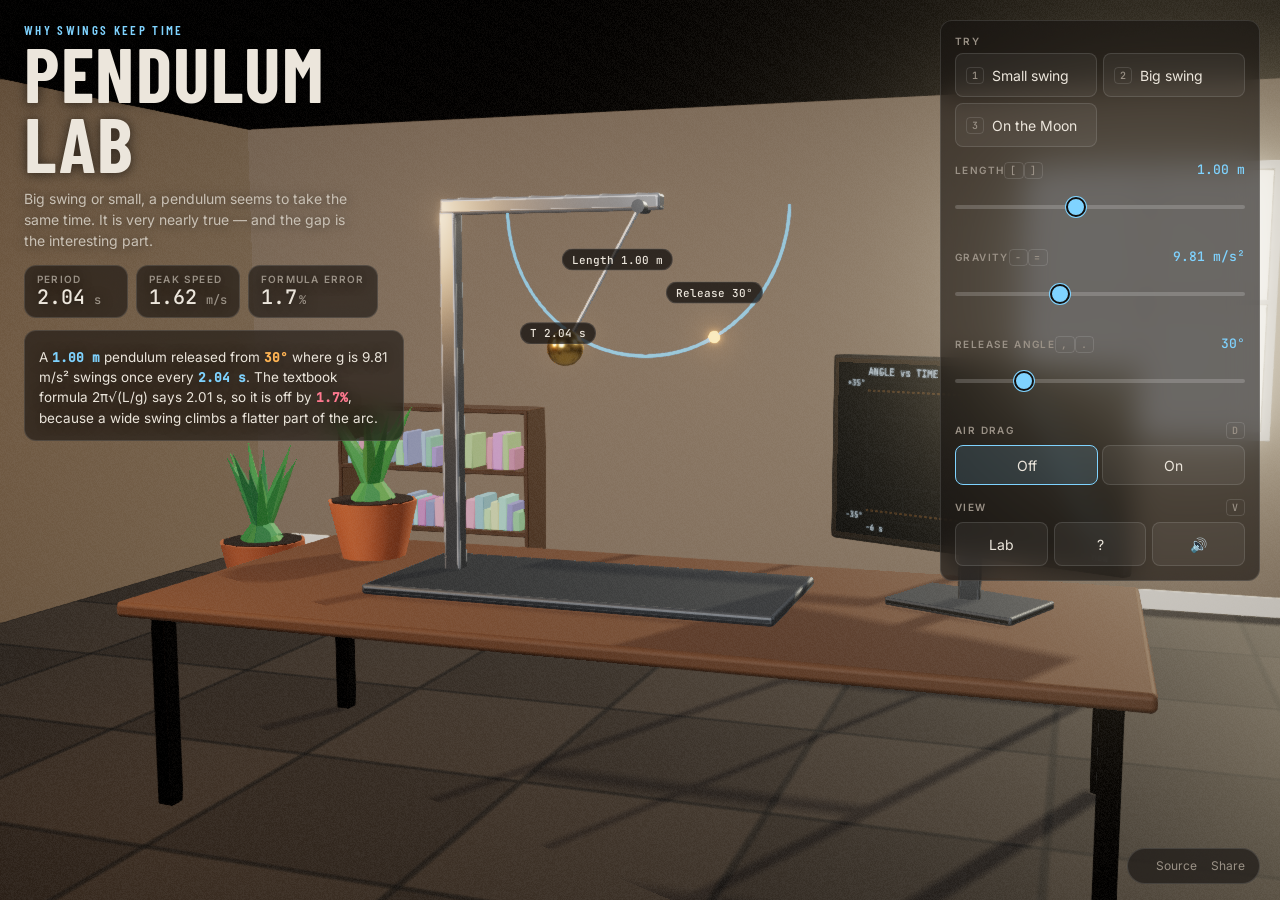
==== pendulum/index.html @ 0d541a03 "feat: runtime library (explainer, kit, pure helpers) and pendulum demo page Co-Authored-By: Claude S" ====
<!doctype html>
<html lang="en">
<head>
<meta charset="utf-8">
<meta name="viewport" content="width=device-width,initial-scale=1">
<title>Pendulum Lab — benchtop</title>
<meta name="description" content="Why a pendulum keeps time, and when it stops being exact.">
<meta property="og:title" content="Pendulum Lab"><meta property="og:description" content="Why a pendulum keeps time, and when it stops being exact."><meta property="og:image" content="thumb.jpg">
<link rel="stylesheet" href="../lib/explainer.css">
<script type="importmap">{"imports":{"three":"../lib/three.module.js","three/addons/":"../lib/addons/"}}</script>
</head>
<body>
<script type="module">
import { createExplainer } from '../lib/explainer.js';
import { model, stepRK4 } from './model.js';

const rad = d => d * Math.PI / 180, VIS = 0.6; // scene units per metre

createExplainer({
  slug: 'pendulum', kicker: 'Why swings keep time', title: 'Pendulum Lab',
  hook: 'Big swing or small, a pendulum seems to take the same time. It is very nearly true — and the gap is the interesting part.',
  type: 'explainer', fov: 38, bloom: .3, environmentIntensity: .35,

  // ---------- Config ----------
  state: { length: 1, gravity: 9.81, angle0: 30, damping: false },
  model,
  stats: [
    { key: 'T', label: 'Period', unit: ' s', fmt: 2 },
    { key: 'peak', label: 'Peak speed', unit: ' m/s', fmt: 2 },
    { key: 'err', label: 'Formula error', unit: '%', fmt: 1 },
  ],
  narrate: (s, m) => `A <b class="c-a">${s.length.toFixed(2)} m</b> pendulum released from <b class="c-b">${s.angle0.toFixed(0)}°</b> where g is ${s.gravity.toFixed(2)} m/s² swings once every <b class="c-a">${m.T.toFixed(2)} s</b>. The textbook formula 2π√(L/g) says ${m.T0.toFixed(2)} s, so it is off by <b class="c-c">${m.err.toFixed(1)}%</b>${s.angle0 < 15 ? ' — at small angles it barely matters' : ', because a wide swing climbs a flatter part of the arc'}.`,
  controls: [
    { type: 'slider', key: 'length', label: 'Length', min: .3, max: 2, step: .01, unit: ' m', fmt: 2, keys: ['[', ']'] },
    { type: 'slider', key: 'gravity', label: 'Gravity', min: 1.5, max: 25, step: .01, unit: ' m/s²', fmt: 2, keys: ['-', '='] },
    { type: 'slider', key: 'angle0', label: 'Release angle', min: 5, max: 120, step: 1, unit: '°', fmt: 0, keys: [',', '.'] },
    { type: 'toggle', key: 'damping', label: 'Air drag', options: ['Off', 'On'], keys: ['D'] },
  ],
  modes: [
    { name: 'Small swing', state: { length: 1, gravity: 9.81, angle0: 8, damping: false }, camera: 'lab', caption: 'Small angles: the clock-maker\'s regime' },
    { name: 'Big swing', state: { length: 1, gravity: 9.81, angle0: 100, damping: false }, camera: 'close', caption: 'Wide swings run slow' },
    { name: 'On the Moon', state: { length: 1, gravity: 1.62, angle0: 20, damping: false }, camera: 'studio', caption: 'Same rod, one-sixth gravity' },
  ],
  views: {
    lab: { label: 'Lab', pos: [1.6, 1.9, 4.6], target: [0, 1.35, 0] },
    close: { label: 'Close', pos: [0, 1.5, 2.9], target: [0, 1.45, 0] },
    studio: { label: 'Studio', pos: [2.4, 2.7, 3.0], target: [.1, 1.3, 0] },
  },
  labels: [
    { anchor: r => r.lenAnchor, text: s => `Length ${s.length.toFixed(2)} m`, priority: 2 },
    { anchor: r => r.angAnchor, text: s => `Release ${s.angle0.toFixed(0)}°`, priority: 1 },
    { anchor: r => r.bobAnchor, text: (s, m) => `T ${m.T.toFixed(2)} s`, priority: 3 },
  ],
  screens: [{
    mesh: r => r.screen, size: [640, 380], live: true,
    draw(ctx, s, m, r, w, h) {
      const { chart } = r.kit, pad = { x: 76, y: 40 }, area = { x: pad.x, y: pad.y, w: w - pad.x - 20, h: h - pad.y - 36 };
      chart.clear(ctx, w, h); chart.grid(ctx, area, 6, 4);
      const amp = Math.max(s.angle0, 10) * 1.15, range = { x: [-6, 0], y: [-amp, amp] };
      ctx.setLineDash([6, 6]); for (const a of [s.angle0, -s.angle0]) chart.line(ctx, area, [-6, 0], [a, a], range, { color: 'rgba(255,180,84,.5)', width: 2 }); ctx.setLineDash([]);
      chart.line(ctx, area, r.hist.map(p => p.t - r.t), r.hist.map(p => p.deg), range, { color: '#7fd3ff', width: 5 });
      chart.text(ctx, 'ANGLE vs TIME', pad.x, 26, { size: 22, color: '#cfe3f0' });
      chart.text(ctx, `${(r.sim.th * 180 / Math.PI).toFixed(0)}°`, w - 20, 26, { size: 22, color: '#7fd3ff', align: 'right' });
      chart.text(ctx, `+${amp.toFixed(0)}°`, pad.x - 8, pad.y + 10, { size: 18, color: '#cfe3f0', align: 'right' });
      chart.text(ctx, `−${amp.toFixed(0)}°`, pad.x - 8, pad.y + area.h, { size: 18, color: '#cfe3f0', align: 'right' });
      chart.text(ctx, '−6 s', area.x, h - 12, { size: 18, color: '#cfe3f0' }); chart.text(ctx, 'now', area.x + area.w, h - 12, { size: 18, color: '#cfe3f0', align: 'right' });
    },
  }],
  sound: { ambient: 'room', ui: true },
  assumptions: `A rigid massless rod and a point bob. Period uses the exact large-angle result T = 2π√(L/g) / AGM(1, cos(θ₀/2)); the "formula error" compares it with the small-angle T₀ = 2π√(L/g). Motion is integrated with RK4 from θ'' = −(g/L) sin θ (− c·θ' with air drag on). Scene length is scaled 0.6 units per metre.`,
  occluders: r => [r.bob],

  // ---------- Build ----------
  build(scene, kit) {
    const { THREE, mat } = kit;
    const room = kit.room({ w: 9, d: 7 }); room.position.z = -.5; scene.add(room);
    const bench = kit.bench({ w: 3.6, d: 1.5, h: .8 }); scene.add(bench);
    const win = kit.windowLight({ from: [2.6, 3.4, -5.2], intensity: 2.2 }); win.group.position.set(1.9, 1.9, -3.98); scene.add(win.group);
    const lamp = new THREE.PointLight(0xffc88a, 9, 9, 2); lamp.position.set(-2.2, 2.4, 1.6); scene.add(lamp);
    scene.add(new THREE.HemisphereLight(0xfff1dc, 0x3a2f28, .25));
    const shelf = kit.shelf(); shelf.position.set(-2.5, 0, -3.2); scene.add(shelf);
    const plant = kit.plant({ h: .7 }); plant.position.set(-1.35, .8, -.35); scene.add(plant);
    const plant2 = kit.plant({ h: 1.0, leaves: 11 }); plant2.position.set(-3.5, 0, -2.6); scene.add(plant2);

    // rig: base plate, post, arm, pivot
    const PIV = 2.25;
    const base = kit.roundedBox(1.6, .04, .7, .015, mat.metal(0x6f757c, .45)); base.position.set(-.2, .82, 0); scene.add(base);
    const post = kit.roundedBox(.07, PIV - .8, .07, .01, mat.metal(0xb8bcc2, .3)); post.position.set(-.8, (PIV + .8) / 2, -.05); scene.add(post);
    const arm = kit.roundedBox(.9, .06, .07, .012, mat.metal(0xb8bcc2, .3)); arm.position.set(-.38, PIV + .02, -.05); scene.add(arm);

    const pend = new THREE.Group(); pend.position.set(0, PIV, 0); scene.add(pend);
    const rod = new THREE.Mesh(new THREE.CylinderGeometry(.008, .008, 1, 12), mat.metal(0xd8dce0, .25)); rod.castShadow = true; pend.add(rod);
    const bob = new THREE.Mesh(new THREE.SphereGeometry(.07, 32, 24), mat.metal(0xc9a45c, .22)); bob.castShadow = true; pend.add(bob);
    const pin = new THREE.Mesh(new THREE.CylinderGeometry(.025, .025, .09, 16), mat.metal(0x8a8f95, .3)); pin.rotation.x = Math.PI / 2; pin.position.z = -.02; pend.add(pin);

    // protractor arc + release marker
    const R = .55, arc = new THREE.Mesh(new THREE.TorusGeometry(R, .006, 8, 96, Math.PI), mat.emissive(0x7fd3ff, .8));
    arc.rotation.z = Math.PI; arc.position.set(0, PIV, -.04); scene.add(arc);
    const marker = new THREE.Mesh(new THREE.SphereGeometry(.022, 16, 12), mat.emissive(0xffb454, 2.5)); marker.position.z = -.04; pend.parent.add(marker);

    const lenAnchor = kit.anchor(.07, 0, 0), bobAnchor = kit.anchor(0, -.12, 0), angAnchor = kit.anchor(0, .06, 0);
    pend.add(lenAnchor, bobAnchor); marker.add(angAnchor);

    // display on stand
    const { group: disp, screen } = kit.screenBezel(1.1, .65);
    disp.position.set(1.2, .8 + .55, -.15); disp.rotation.y = -.4; scene.add(disp);
    const stand = kit.roundedBox(.08, .45, .06, .01, mat.metal(0x6f757c, .4)); stand.position.set(1.2, .8 + .225, -.2); scene.add(stand);
    const foot = kit.roundedBox(.5, .03, .35, .01, mat.metal(0x6f757c, .4)); foot.position.set(1.2, .815, -.18); foot.rotation.y = -.4; scene.add(foot);

    return { pend, rod, bob, marker, lenAnchor, bobAnchor, angAnchor, screen, PIV, R, kit, sim: { th: rad(30), om: 0 }, a0: null, hist: [], t: 0 };
  },

  // ---------- Update ----------
  update(r, s, m, dt, t) {
    if (r.a0 !== s.angle0) { r.sim.th = rad(s.angle0); r.sim.om = 0; r.a0 = s.angle0; r.hist.length = 0; }
    const h = Math.min(dt, .05), n = Math.max(1, Math.ceil(h / .004)), c = s.damping ? .25 : 0;
    for (let i = 0; i < n; i++) [r.sim.th, r.sim.om] = stepRK4(r.sim.th, r.sim.om, h / n, s.gravity, s.length, c);
    r.t = t; r.hist.push({ t, deg: r.sim.th * 180 / Math.PI }); while (r.hist.length && r.hist[0].t < t - 6) r.hist.shift();

    const Lv = s.length * VIS;
    r.pend.rotation.z = r.sim.th; r.rod.scale.y = Lv; r.rod.position.y = -Lv / 2; r.bob.position.y = -Lv;
    r.lenAnchor.position.y = -Lv / 2; r.bobAnchor.position.y = -Lv - .06;
    const a = rad(s.angle0); r.marker.position.set(Math.sin(a) * r.R, r.PIV - Math.cos(a) * r.R, -.04);
  },
});
</script>
</body>
</html>
---- lib/explainer.css ----
@import url('fonts/fonts.css');

:root {
  --bg: #14110f;
  --ink: #ece6dc;
  --ink-dim: #9a9186;
  --accent: #7fd3ff;
  --glass: rgba(22, 19, 17, .62);
  --line: rgba(255, 255, 255, .12);
  --radius: 12px;
  --c-a: #7fd3ff; --c-b: #ffb454; --c-c: #ff7a90; --c-d: #8fe388;
  --display: 'Barlow Condensed', 'Arial Narrow', sans-serif;
  --sans: Inter, system-ui, sans-serif;
  --mono: 'JetBrains Mono', ui-monospace, monospace;
}

html, body { margin: 0; height: 100%; background: var(--bg); color: var(--ink); font: 400 14px/1.5 var(--sans); overflow: hidden; }
.bt { position: fixed; inset: 0; }
.bt canvas.bt-gl { position: absolute; inset: 0; width: 100%; height: 100%; display: block; outline: none; touch-action: none; }
.bt-labels { position: absolute; inset: 0; pointer-events: none; overflow: hidden; }
.bt button, .bt input { font: inherit; color: inherit; }
.bt :focus-visible { outline: 2px solid var(--accent); outline-offset: 2px; }

.bt::before { content: ''; position: absolute; inset: 0 auto 0 0; width: min(560px, 100%); background: linear-gradient(90deg, rgba(10,8,6,.62), transparent); pointer-events: none; z-index: 0; }
.bt-title, .bt-panel, .bt-foot { z-index: 1; }
.bt-glass { background: var(--glass); border: 1px solid var(--line); border-radius: var(--radius); backdrop-filter: blur(14px) saturate(1.2); -webkit-backdrop-filter: blur(14px) saturate(1.2); }
.bt-mono { font-family: var(--mono); }

/* title block */
.bt-title { position: absolute; left: 24px; top: 22px; width: min(380px, calc(100vw - 48px)); pointer-events: none; text-shadow: 0 1px 12px rgba(0, 0, 0, .6); }
.bt-kicker { font: 600 13px var(--display); letter-spacing: .18em; text-transform: uppercase; color: var(--accent); }
.bt-h1 { margin: 0; font: 700 clamp(44px, 7vw, 76px)/.92 var(--display); letter-spacing: .02em; text-transform: uppercase; }
.bt-hook { margin: 10px 0 0; color: #c9c1b5; max-width: 36ch; }
.bt-stats { display: flex; flex-wrap: wrap; gap: 8px; margin-top: 14px; pointer-events: auto; }
.bt-chip { padding: 7px 12px 8px; min-width: 78px; }
.bt-chip-l { font: 600 10px var(--sans); letter-spacing: .12em; text-transform: uppercase; color: var(--ink-dim); }
.bt-chip-v { font: 500 20px/1.2 var(--mono); }
.bt-chip-v small { font-size: 12px; color: var(--ink-dim); margin-left: 2px; }
.bt-narr { margin-top: 12px; padding: 12px 14px; pointer-events: auto; font-size: 13.5px; }
.bt-cap { display: block; font: 600 10px var(--sans); letter-spacing: .12em; text-transform: uppercase; color: var(--ink-dim); margin-bottom: 4px; }
.c-a { color: var(--c-a); } .c-b { color: var(--c-b); } .c-c { color: var(--c-c); } .c-d { color: var(--c-d); }
.bt-narr b { font-weight: 600; font-family: var(--mono); font-size: .95em; }

/* control panel */
.bt-panel { position: absolute; right: 20px; top: 20px; width: 290px; padding: 14px; display: flex; flex-direction: column; gap: 14px; max-height: calc(100% - 100px); overflow: auto; }
.bt-sec-l { display: flex; justify-content: space-between; align-items: baseline; font: 600 10px var(--sans); letter-spacing: .14em; text-transform: uppercase; color: var(--ink-dim); margin-bottom: 6px; }
.bt-modes { display: grid; grid-template-columns: 1fr 1fr; gap: 6px; }
.bt-btn { min-height: 44px; padding: 6px 10px; display: flex; align-items: center; gap: 8px; text-align: left; background: rgba(255, 255, 255, .05); border: 1px solid var(--line); border-radius: 8px; cursor: pointer; transition: background .15s, border-color .15s; }
.bt-btn:hover { background: rgba(255, 255, 255, .1); }
.bt-btn[aria-pressed="true"], .bt-btn[aria-checked="true"] { border-color: var(--accent); background: rgba(127, 211, 255, .14); }
.bt-btn kbd, .bt-kbd { font: 500 10px var(--mono); padding: 1px 5px; border: 1px solid var(--line); border-radius: 4px; color: var(--ink-dim); }
.bt-seg { display: flex; gap: 4px; }
.bt-seg .bt-btn { flex: 1; justify-content: center; text-align: center; min-height: 40px; }
.bt-slider { display: block; }
.bt-slider-h { display: flex; justify-content: space-between; align-items: baseline; gap: 8px; }
.bt-val { font: 500 13px var(--mono); color: var(--accent); }
.bt-slider input { width: 100%; height: 44px; margin: 0; background: none; -webkit-appearance: none; appearance: none; cursor: pointer; }
.bt-slider input::-webkit-slider-runnable-track { height: 4px; border-radius: 2px; background: rgba(255, 255, 255, .18); }
.bt-slider input::-moz-range-track { height: 4px; border-radius: 2px; background: rgba(255, 255, 255, .18); }
.bt-slider input::-webkit-slider-thumb { -webkit-appearance: none; width: 20px; height: 20px; margin-top: -8px; border-radius: 50%; background: var(--accent); border: 2px solid var(--bg); box-shadow: 0 0 0 1px var(--accent); }
.bt-slider input::-moz-range-thumb { width: 16px; height: 16px; border-radius: 50%; background: var(--accent); border: 2px solid var(--bg); }
.bt-tools { display: flex; gap: 6px; }
.bt-tools .bt-btn { flex: 1; justify-content: center; }

/* footer */
.bt-foot { position: absolute; right: 20px; bottom: 16px; display: flex; gap: 14px; padding: 0 14px; background: var(--glass); border: 1px solid var(--line); border-radius: 999px; backdrop-filter: blur(14px); align-items: center; font-size: 12px; color: var(--ink-dim); }
.bt-foot a, .bt-foot button { color: var(--ink-dim); background: none; border: 0; padding: 8px 0; cursor: pointer; text-decoration: none; }
.bt-foot a:hover, .bt-foot button:hover { color: var(--ink); }
.bt-toast { position: absolute; left: 50%; bottom: 64px; transform: translateX(-50%); padding: 8px 14px; opacity: 0; transition: opacity .2s; pointer-events: none; }
.bt-toast.on { opacity: 1; }

/* labels (CSS2D) */
.bt-label { padding: 3px 9px; font: 500 11px var(--mono); white-space: nowrap; color: var(--ink); background: rgba(14, 12, 10, .72); border: 1px solid var(--line); border-radius: 999px; transform-origin: 0 0; transition: opacity .2s; margin-top: -28px; }
.bt-label.hide { opacity: 0; }

/* help */
.bt-help { position: absolute; inset: 0; display: none; place-items: center; background: rgba(0, 0, 0, .5); z-index: 5; }
.bt-help.on { display: grid; }
.bt-help-box { width: min(480px, calc(100vw - 32px)); max-height: calc(100vh - 48px); overflow: auto; padding: 20px; }
.bt-help h2 { margin: 0 0 12px; font: 700 28px var(--display); letter-spacing: .04em; text-transform: uppercase; }
.bt-help dl { display: grid; grid-template-columns: auto 1fr; gap: 6px 14px; margin: 0 0 14px; }
.bt-help dt { white-space: nowrap; } .bt-help dd { margin: 0; color: var(--ink-dim); }
.bt-help details { margin: 10px 0; color: var(--ink-dim); } .bt-help summary { cursor: pointer; color: var(--ink); }
.bt-help select { background: #211d1a; border: 1px solid var(--line); border-radius: 6px; padding: 6px; }
.bt-fallback { position: absolute; inset: 0; display: grid; place-content: center; text-align: center; padding: 24px; }

/* handle only shown on narrow screens */
.bt-handle { display: none; }

@media (max-width: 760px) {
  .bt-title { left: 14px; top: 12px; width: calc(100vw - 28px); }
  .bt-h1 { font-size: 40px; }
  .bt-hook { display: none; }
  .bt-panel .bt-narr { margin: 0; background: none; border: 0; padding: 0; backdrop-filter: none; }
  .bt-chip { min-width: 0; padding: 5px 9px; } .bt-chip-v { font-size: 16px; }
  .bt-panel { left: 0; right: 0; top: auto; bottom: 0; width: auto; max-height: 56vh; border-radius: 16px 16px 0 0; padding-top: 6px; transform: translateY(calc(100% - 96px)); transition: transform .3s ease; }
  .bt-panel.open { transform: none; }
  .bt-handle { display: flex; justify-content: center; align-items: center; min-height: 44px; margin: 0 auto; width: 100%; background: none; border: 0; cursor: pointer; }
  .bt-handle::before { content: ''; width: 40px; height: 4px; border-radius: 2px; background: var(--ink-dim); }
  .bt-foot { right: 12px; top: 12px; bottom: auto; }
  .bt::before { width: 100%; height: 170px; inset: 0 0 auto 0; background: linear-gradient(180deg, rgba(10,8,6,.6), transparent); }
  .bt-foot .bt-src { display: none; }
}

@media (prefers-reduced-motion: reduce) {
  .bt-panel, .bt-btn, .bt-label, .bt-toast { transition: none; }
}
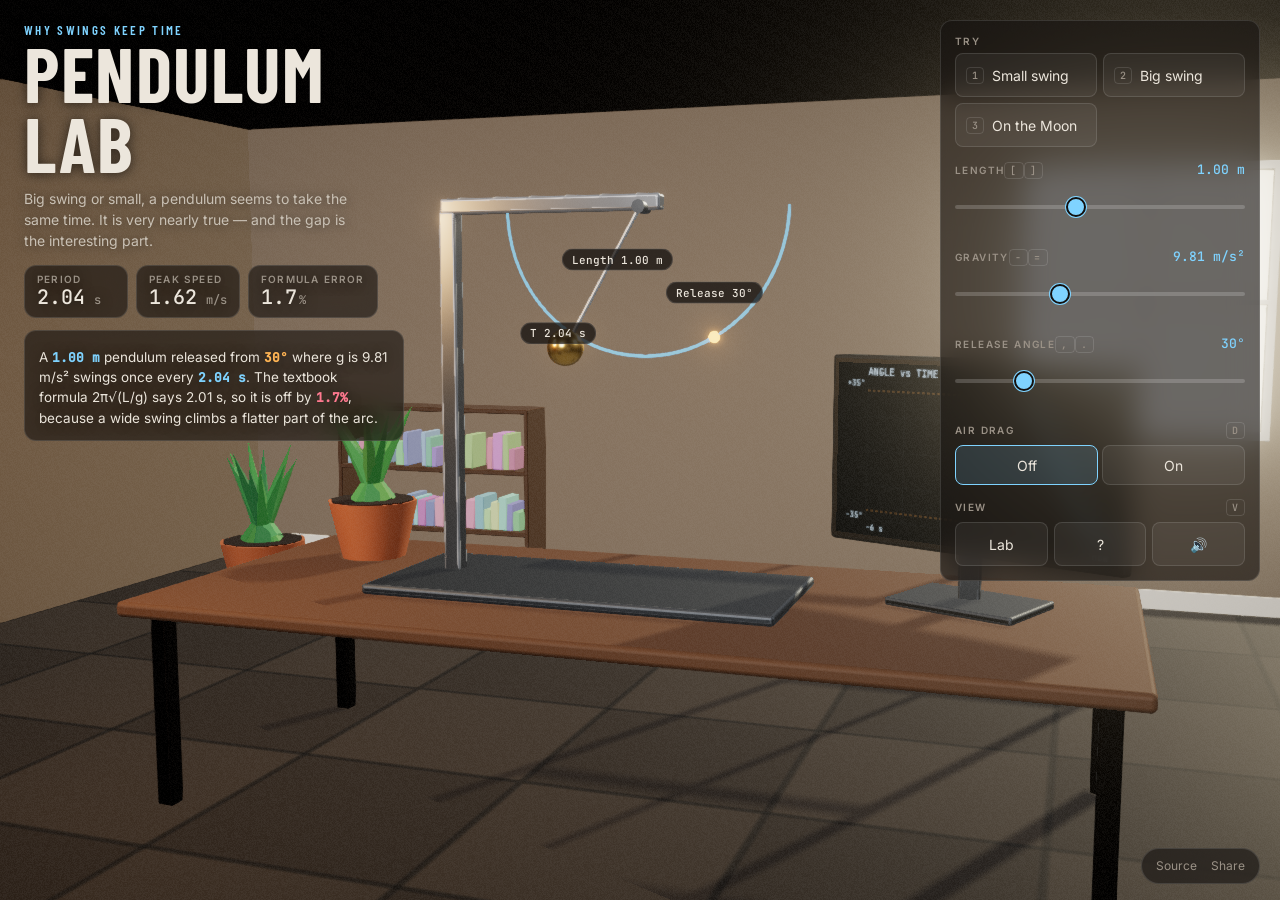
==== commit 0fe12c9d: "feat: spectacles page (skill acceptance run), headless verifier, runtime fixes - spectacles/: reduce" ====
--- a/pendulum/index.html
+++ b/pendulum/index.html
@@ -6,6 +6,7 @@
 <title>Pendulum Lab — benchtop</title>
 <meta name="description" content="Why a pendulum keeps time, and when it stops being exact.">
 <meta property="og:title" content="Pendulum Lab"><meta property="og:description" content="Why a pendulum keeps time, and when it stops being exact."><meta property="og:image" content="thumb.jpg">
+<link rel="icon" href="data:image/svg+xml,%3Csvg xmlns='http://www.w3.org/2000/svg' viewBox='0 0 32 32'%3E%3Crect width='32' height='32' rx='7' fill='%2314110f'/%3E%3Ccircle cx='16' cy='16' r='7' fill='%237fd3ff'/%3E%3C/svg%3E">
 <link rel="stylesheet" href="../lib/explainer.css">
 <script type="importmap">{"imports":{"three":"../lib/three.module.js","three/addons/":"../lib/addons/"}}</script>
 </head>
--- a/lib/explainer.css
+++ b/lib/explainer.css
@@ -64,6 +64,7 @@
 
 /* footer */
 .bt-foot { position: absolute; right: 20px; bottom: 16px; display: flex; gap: 14px; padding: 0 14px; background: var(--glass); border: 1px solid var(--line); border-radius: 999px; backdrop-filter: blur(14px); align-items: center; font-size: 12px; color: var(--ink-dim); }
+.bt-slot:empty { display: none; }
 .bt-foot a, .bt-foot button { color: var(--ink-dim); background: none; border: 0; padding: 8px 0; cursor: pointer; text-decoration: none; }
 .bt-foot a:hover, .bt-foot button:hover { color: var(--ink); }
 .bt-toast { position: absolute; left: 50%; bottom: 64px; transform: translateX(-50%); padding: 8px 14px; opacity: 0; transition: opacity .2s; pointer-events: none; }
@@ -72,6 +73,13 @@
 /* labels (CSS2D) */
 .bt-label { padding: 3px 9px; font: 500 11px var(--mono); white-space: nowrap; color: var(--ink); background: rgba(14, 12, 10, .72); border: 1px solid var(--line); border-radius: 999px; transform-origin: 0 0; transition: opacity .2s; margin-top: -28px; }
 .bt-label.hide { opacity: 0; }
+.bt-label.gone { display: none !important; }
+.bt-label.info { pointer-events: auto; cursor: pointer; border-color: var(--accent); }
+.bt-label.info::after { content: 'i'; margin-left: 6px; color: var(--accent); }
+.bt-label.info:hover, .bt-label.open { background: rgba(127, 211, 255, .18); }
+.bt-info { display: none; position: absolute; left: 50%; top: 100%; transform: translateX(-50%); margin-top: 8px; width: 230px; padding: 10px 12px; white-space: normal; font: 400 12px/1.5 var(--sans); cursor: default; z-index: 2; }
+.bt-label.open .bt-info { display: block; }
+.bt-label.open { z-index: 3; }
 
 /* help */
 .bt-help { position: absolute; inset: 0; display: none; place-items: center; background: rgba(0, 0, 0, .5); z-index: 5; }
